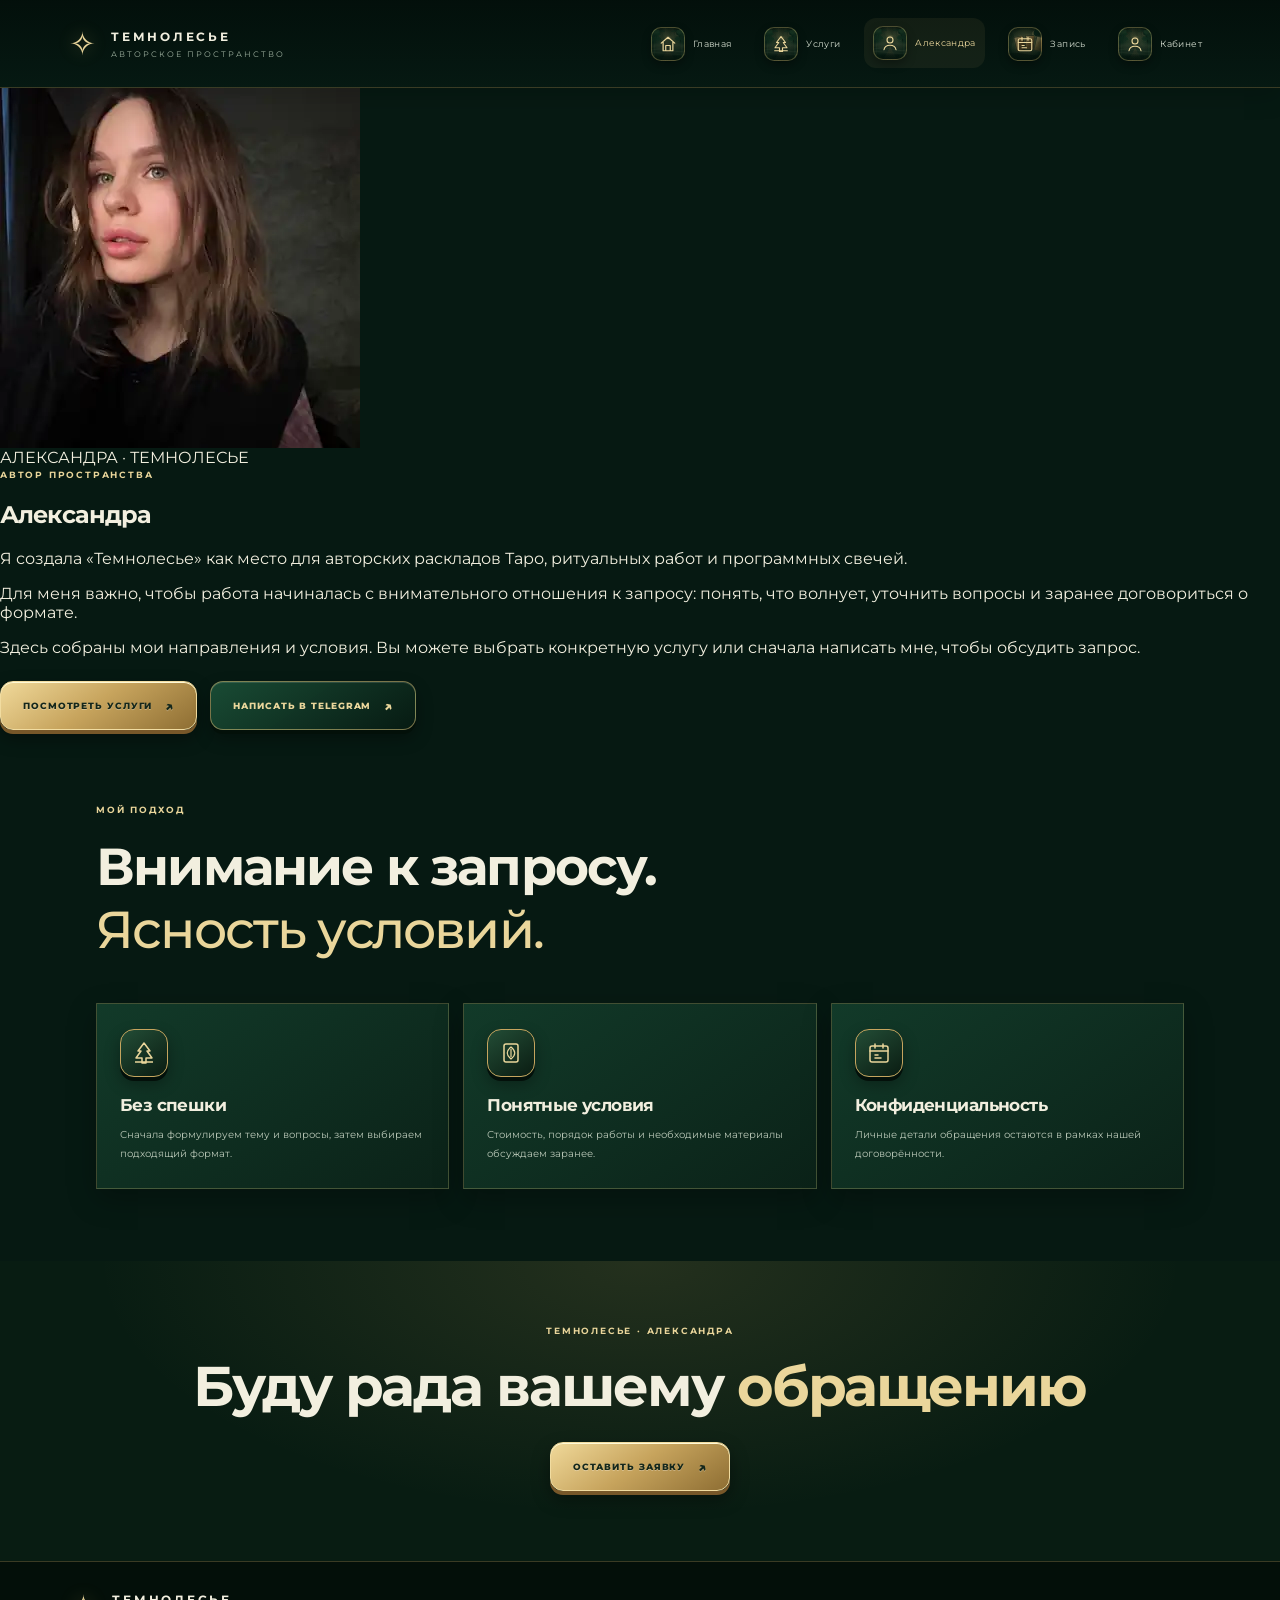
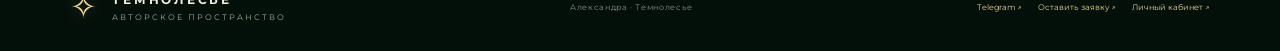
==== about.html @ 1bb04476 "Create about.html for Temnolese" ====
<!doctype html>
<html lang="ru"><head><meta charset="utf-8"><meta name="viewport" content="width=device-width,initial-scale=1"><meta name="theme-color" content="#061912"><title>Александра · Темнолесье</title><link rel="preconnect" href="https://fonts.googleapis.com"><link rel="preconnect" href="https://fonts.gstatic.com" crossorigin><link href="https://fonts.googleapis.com/css2?family=Montserrat:wght@300;400;500;600;700;800&display=swap" rel="stylesheet"><link rel="stylesheet" href="styles.css?v=5"></head><body><div id="siteHeader"></div><main>
<section class="about-hero"><div class="about-photo"><img src="assets/alexandra-photo.webp" alt="Александра"><span>АЛЕКСАНДРА · ТЕМНОЛЕСЬЕ</span></div><div class="about-copy"><p class="eyebrow">АВТОР ПРОСТРАНСТВА</p><h1>Александра</h1><p>Я создала «Темнолесье» как место для авторских раскладов Таро, ритуальных работ и программных свечей.</p><p>Для меня важно, чтобы работа начиналась с внимательного отношения к запросу: понять, что волнует, уточнить вопросы и заранее договориться о формате.</p><p>Здесь собраны мои направления и условия. Вы можете выбрать конкретную услугу или сначала написать мне, чтобы обсудить запрос.</p><div class="hero-actions"><a class="button button-gold" href="alexandra.html">Посмотреть услуги <span>↗</span></a><a class="button button-glass" href="https://t.me/witchwood" target="_blank" rel="noopener">Написать в Telegram <span>↗</span></a></div></div></section>
<section class="section about-principles"><div class="section-heading"><div><p class="eyebrow">МОЙ ПОДХОД</p><h2>Внимание к запросу.<br><em>Ясность условий.</em></h2></div></div><div class="values-grid"><article class="value-card reveal"><span class="value-icon"><svg><use href="assets/icons.svg#i-forest"/></svg></span><h3>Без спешки</h3><p>Сначала формулируем тему и вопросы, затем выбираем подходящий формат.</p></article><article class="value-card reveal"><span class="value-icon"><svg><use href="assets/icons.svg#i-oracle"/></svg></span><h3>Понятные условия</h3><p>Стоимость, порядок работы и необходимые материалы обсуждаем заранее.</p></article><article class="value-card reveal"><span class="value-icon"><svg><use href="assets/icons.svg#i-booking"/></svg></span><h3>Конфиденциальность</h3><p>Личные детали обращения остаются в рамках нашей договорённости.</p></article></div></section>
<section class="closing-cta"><p class="eyebrow">ТЕМНОЛЕСЬЕ · АЛЕКСАНДРА</p><h2>Буду рада вашему <em>обращению</em></h2><a href="booking.html" class="button button-gold">Оставить заявку <span>↗</span></a></section></main><div id="siteFooter"></div><script src="services.js?v=5"></script><script src="app.js?v=5"></script></body></html>
---- styles.css ----
:root{
 --forest:#061912;--forest-2:#0b241a;--emerald:#123d2d;--emerald-2:#1a513b;--deep:#04110c;
 --gold:#c5a45e;--gold-light:#ead69b;--gold-dark:#8d6d32;--cream:#f2efdf;--paper:#e9e3d0;
 --muted:#b9c7ba;--line:rgba(214,184,111,.26);--serif:Montserrat,Arial,sans-serif;--sans:Montserrat,Arial,sans-serif
}
*{box-sizing:border-box}
html{scroll-behavior:smooth}
body{margin:0;background:var(--forest);color:var(--cream);font-family:Montserrat,Arial,sans-serif;font-weight:400;opacity:0;transform:translateY(7px);transition:opacity .32s ease,transform .32s ease}
body.page-ready{opacity:1;transform:none}
body.page-leaving{opacity:0;transform:translateY(-7px)}
a{color:inherit;text-decoration:none}
button,input,select,textarea{font:inherit}
img{display:block;max-width:100%}
[hidden]{display:none!important}
.header{height:88px;padding:0 clamp(18px,5.4vw,82px);display:flex;align-items:center;justify-content:space-between;gap:22px;position:relative;z-index:20;background:linear-gradient(180deg,rgba(3,15,10,.97),rgba(6,25,18,.94));border-bottom:1px solid var(--line);box-shadow:0 7px 24px rgba(0,0,0,.18)}
.brand{display:flex;align-items:center;gap:12px;flex:none;letter-spacing:.18em}
.brand-mark{font-size:32px;color:var(--gold-light);text-shadow:0 0 18px rgba(209,177,103,.45)}
.brand b{display:block;font-size:12px;font-weight:700;letter-spacing:.23em}
.brand small{display:block;margin-top:5px;font-size:8px;letter-spacing:.25em;color:#9cae9d}
.nav{display:flex;align-items:center;justify-content:flex-end;gap:clamp(5px,1.15vw,17px)}
.nav-link{display:flex;align-items:center;gap:8px;padding:8px 9px;border-radius:12px;color:#d4ddcf;font-size:9px;letter-spacing:.04em;transition:color .2s,background .2s,transform .2s}
.nav-link:hover,.nav-link.active{color:var(--gold-light);background:rgba(214,184,111,.07);transform:translateY(-1px)}
.nav-art{width:34px;height:34px;display:grid;place-items:center;flex:none;border-radius:10px;border:1px solid rgba(214,184,111,.32);background-size:cover;background-position:center;box-shadow:inset 0 0 14px rgba(3,14,9,.6),0 4px 10px #0005}
.nav-art svg{width:18px;height:18px;color:var(--gold-light);filter:drop-shadow(0 1px 4px #000)}
.nav-home{background-image:linear-gradient(#071a1250,#071a1290),url("assets/forest-bg.svg")}
.nav-forest{background-image:linear-gradient(#071a1240,#071a1280),url("assets/forest-bg.svg")}
.nav-matrix{background-image:linear-gradient(#071a1240,#071a1280),url("assets/matrix-bg.svg")}
.nav-oracle{background-image:linear-gradient(#071a1240,#071a1280),url("assets/oracle-bg.svg")}
.nav-booking{background-image:linear-gradient(#071a1240,#071a1280),url("assets/oracle-bg.svg")}
.nav-user{background-image:linear-gradient(#071a1240,#071a1280),url("assets/forest-bg.svg")}
.menu-toggle{display:none;border:1px solid var(--line);border-radius:10px;background:linear-gradient(145deg,#1b5139,#0c2a1e);color:var(--gold-light);width:42px;height:42px;font-size:23px;cursor:pointer;box-shadow:0 4px 0 #04110c,0 7px 16px #0006}
main{overflow:hidden}
.bg-forest{background-image:linear-gradient(90deg,rgba(3,15,10,.66),rgba(5,25,17,.34)),url("assets/forest-bg.svg");background-size:cover;background-position:center}
.bg-oracle{background-image:linear-gradient(90deg,rgba(3,15,10,.68),rgba(5,25,17,.38)),url("assets/oracle-bg.svg");background-size:cover;background-position:center}
.bg-matrix{background-image:linear-gradient(90deg,rgba(3,15,10,.68),rgba(5,25,17,.38)),url("assets/matrix-bg.svg");background-size:cover;background-position:center}
.bg-matrix-light{background-image:linear-gradient(90deg,rgba(3,15,10,.73),rgba(5,25,17,.65)),url("assets/matrix-bg.svg");background-size:cover;background-position:center}
.eyebrow{font-size:9px;line-height:1.8;letter-spacing:.2em;font-weight:700;color:var(--gold-light);text-transform:uppercase;margin:0 0 17px}
.eyebrow i{display:inline-block;width:25px;height:1px;background:var(--gold);vertical-align:middle;margin-right:9px}
h1,h2,h3,h4,p{margin-top:0}
h1,h2,h3{letter-spacing:-.035em}
h1 em,h2 em,h3 em{font-style:normal;color:var(--gold-light)}
.button{position:relative;isolation:isolate;display:inline-flex;align-items:center;justify-content:center;gap:13px;min-height:49px;padding:14px 22px;border-radius:13px;border:1px solid transparent;text-transform:uppercase;letter-spacing:.1em;font-size:9px;font-weight:800;cursor:pointer;transition:transform .18s,filter .18s,box-shadow .18s}
.button span{font-size:14px;line-height:1}
.button:hover{transform:translateY(-3px);filter:brightness(1.08)}
.button:active{transform:translateY(1px);box-shadow:0 1px 0 #04100b!important}
.button-gold{color:#14271b;background:linear-gradient(145deg,#f0d99a 0%,#c7a45d 48%,#8e6e33 100%);border-color:#f1dca0;box-shadow:inset 0 1px 0 #fff9d6,0 4px 0 #775729,0 8px 18px #0006;text-shadow:0 1px 0 rgba(255,255,255,.28)}
.button-glass{color:var(--gold-light);background:linear-gradient(145deg,rgba(28,81,57,.9),rgba(7,27,18,.95));border-color:rgba(219,190,119,.54);box-shadow:inset 0 1px 0 #ffffff20,0 4px 0 #031009,0 8px 17px #0005}
.button-outline{color:var(--gold-light);background:transparent;border-color:var(--line);box-shadow:inset 0 1px 0 #ffffff12,0 4px 0 #031009}
.button-dark{color:var(--gold-light);background:linear-gradient(145deg,#17442f,#07190f);border-color:#947947;box-shadow:inset 0 1px 0 #ffffff1c,0 4px 0 #020c07,0 8px 16px #0006}
.text-link{display:inline-flex;align-items:center;gap:10px;font-size:9px;text-transform:uppercase;letter-spacing:.12em;font-weight:700;color:var(--gold-light);border-bottom:1px solid rgba(221,190,120,.45);padding-bottom:8px}
.text-link b{font-size:15px}
.hero{min-height:650px;display:grid;grid-template-columns:1.08fr .92fr;align-items:center;gap:4vw;padding:70px clamp(26px,8vw,125px) 78px;position:relative;isolation:isolate}
.hero-shade{position:absolute;inset:0;background:radial-gradient(ellipse at 76% 40%,rgba(189,157,81,.17),transparent 34%),linear-gradient(90deg,rgba(3,14,9,.38),transparent 70%);z-index:-1}
.hero-copy{max-width:680px;position:relative;z-index:2}
.hero h1,.profile-hero h1,.subhero h1{font-size:clamp(45px,6vw,80px);line-height:1.02;font-weight:700;margin:0 0 23px}
.hero h1 em,.profile-hero h1 em,.subhero h1 em{font-weight:500;background:linear-gradient(90deg,#fff0bb,#c7a660 50%,#f0ddaa);background-clip:text;-webkit-background-clip:text;color:transparent;text-shadow:0 8px 26px rgba(202,171,102,.16)}
.lead,.profile-hero p:not(.eyebrow),.subhero>p:not(.eyebrow){max-width:610px;font-size:12px;line-height:2;color:#d4ddcf}
.hero-actions{display:flex;flex-wrap:wrap;gap:13px;margin-top:30px}
.hero-note{display:flex;align-items:center;gap:12px;margin-top:38px;color:#a9b9a7;font-size:9px;letter-spacing:.12em}
.note-star{color:var(--gold-light);font-size:22px}
.hero-portraits{display:flex;justify-content:center;align-items:center;gap:16px;position:relative;min-height:460px}
.portrait-card{position:relative;display:block;width:min(43%,240px);height:350px;overflow:hidden;border:1px solid rgba(222,193,127,.6);border-radius:110px 110px 20px 20px;background:#0b241a;box-shadow:0 18px 48px #0009,inset 0 0 0 6px rgba(222,193,127,.06);transition:transform .4s}
.portrait-card:first-child{transform:translateY(18px)}
.portrait-card:last-of-type{transform:translateY(-18px)}
.portrait-card-alexandra{background:linear-gradient(145deg,#f0e1c1,#b49a66);padding:7px;border-color:#e6d09a;box-shadow:0 18px 48px #0009,inset 0 0 0 2px rgba(255,248,220,.32)}
.portrait-card-alexandra img{filter:url("assets/pencil-filter.svg#pencilSketch") sepia(.16) contrast(1.06);mix-blend-mode:multiply}
.portrait-card:hover{transform:translateY(-6px) scale(1.02)}
.portrait-card img{width:100%;height:100%;object-fit:cover;object-position:center;filter:saturate(.85)}
.portrait-card:after{content:"";position:absolute;inset:30% 0 0;background:linear-gradient(transparent,rgba(2,12,7,.94))}
.portrait-label{position:absolute;left:19px;right:10px;bottom:18px;z-index:1}
.portrait-label small{display:block;font-size:7px;letter-spacing:.16em;color:var(--gold-light);margin-bottom:7px}
.portrait-label b{font-size:20px;font-weight:700}
.portrait-glow{position:absolute;width:85%;height:70%;top:10%;left:8%;background:radial-gradient(ellipse,rgba(203,172,103,.16),transparent 65%);z-index:-1;pointer-events:none}
.hero-index{position:absolute;right:clamp(24px,5vw,70px);bottom:22px;color:#aebca8;font-size:10px;letter-spacing:.2em}
.hero-index i{font-style:normal;color:var(--gold)}
.intro-strip{padding:68px 22px 65px;text-align:center;background:linear-gradient(120deg,#e9e3d0,#d9d1b8);color:#13251a}
.intro-strip .eyebrow{color:#786033}
.intro-strip h2{font-size:clamp(27px,3.5vw,43px);font-weight:700;margin-bottom:15px}
.intro-strip h2 em{color:#94753e}
.intro-strip p:last-child{max-width:720px;margin:auto;color:#586a57;font-size:11px;line-height:2}
.section,.author-section{padding:72px clamp(22px,7.5vw,110px)}
.section-heading{display:flex;align-items:flex-end;justify-content:space-between;gap:24px;margin-bottom:32px}
.section-heading h2{font-size:clamp(31px,4.3vw,52px);font-weight:700;margin:0 0 10px}
.section-heading h2 em{font-weight:500}
.section-subtitle{max-width:700px;font-size:11px;line-height:1.9;color:#b9c8ba;margin:0}
.section-index{font-size:8px;letter-spacing:.2em;color:#9aab98;white-space:nowrap;padding-bottom:8px}
.author-section{background:linear-gradient(180deg,#071b12,#0c2c20)}
.author-grid{display:grid;grid-template-columns:1fr 1fr;gap:18px}
.author-feature{display:grid;grid-template-columns:.85fr 1.15fr;min-height:365px;border:1px solid var(--line);background:linear-gradient(145deg,#123c2a,#071a12);box-shadow:0 14px 38px #0005}
.author-feature-alla{background:linear-gradient(145deg,#163d2c,#091a12)}
.author-photo{position:relative;overflow:hidden;min-height:365px}
.author-photo:after{content:"";position:absolute;inset:25% 0 0;background:linear-gradient(transparent,rgba(4,16,10,.4))}
.author-photo img{width:100%;height:100%;position:absolute;inset:0;object-fit:cover;object-position:center;filter:saturate(.82)}
.author-feature-forest .author-photo img{object-position:52% center;filter:url("assets/pencil-filter.svg#pencilSketch") sepia(.16) contrast(1.06);mix-blend-mode:multiply}
.author-feature-forest .author-photo{background:#eadcbd}
.photo-stamp{position:absolute;left:13px;right:10px;top:14px;z-index:1;font-size:7px;letter-spacing:.14em;font-weight:700;color:var(--gold-light);text-shadow:0 2px 7px #000}
.author-copy{padding:27px 23px;display:flex;flex-direction:column;align-items:flex-start}
.author-copy .eyebrow{font-size:8px;margin-bottom:14px}
.author-copy h3{font-size:clamp(24px,2.6vw,35px);line-height:1.08;margin:0 0 13px}
.author-copy>p:not(.eyebrow){font-size:10px;line-height:1.9;color:#c4d0c0;margin:0}
.tag-row,.service-chips{display:flex;flex-wrap:wrap;gap:7px;margin:18px 0}
.tag-row span,.service-chips span{border:1px solid rgba(214,184,111,.34);border-radius:30px;padding:7px 10px;font-size:8px;color:var(--gold-light);background:#c5a45e0b}
.author-copy .text-link{margin-top:auto}
.joint-banner{padding:80px clamp(25px,9vw,130px);position:relative;border-block:1px solid var(--line)}
.joint-banner-inner{max-width:660px}
.joint-banner h2,.joint-note h2,.closing-cta h2{font-size:clamp(34px,4.6vw,56px);line-height:1.1;margin:0 0 17px}
.joint-banner p:not(.eyebrow),.joint-note p:not(.eyebrow){max-width:620px;font-size:11px;line-height:2;color:#d4dece}
.joint-banner .button{margin-top:15px}
.values-section{padding:74px clamp(25px,8vw,115px);background:linear-gradient(145deg,#0d2a1e,#07170f)}
.values-grid{display:grid;grid-template-columns:repeat(3,1fr);gap:14px}
.value-card{padding:25px 23px;background:linear-gradient(145deg,#123a29,#0b2218);border:1px solid var(--line);box-shadow:0 10px 27px #0004}
.value-icon{width:48px;height:48px;display:grid;place-items:center;border:1px solid var(--gold);border-radius:14px;background:linear-gradient(145deg,#234d36,#0a1c12);box-shadow:0 4px 0 #03100a,0 7px 16px #0005;margin-bottom:18px}
.value-icon svg{width:24px;height:24px;color:var(--gold-light)}
.value-card h3{font-size:17px;margin:0 0 10px}
.value-card p{font-size:10px;line-height:1.9;color:#b9c7b7;margin:0}
.closing-cta{padding:62px 20px 70px;text-align:center;background:radial-gradient(ellipse at 50% 0,rgba(197,164,94,.15),transparent 60%),#081c12}
.closing-cta h2{margin-bottom:24px}
.footer{padding:25px clamp(20px,5.5vw,82px);display:flex;align-items:center;justify-content:space-between;gap:20px;background:#030f09;border-top:1px solid var(--line)}
.footer>p{font-size:8px;color:#829482;letter-spacing:.08em;margin:0}
.footer-links{display:flex;gap:16px}
.footer-links a{font-size:8px;color:var(--gold-light)}
.profile-hero{padding:68px clamp(26px,8vw,120px);min-height:460px;display:grid;grid-template-columns:1.1fr .9fr;align-items:center;gap:35px;position:relative;border-bottom:1px solid var(--line)}
.profile-hero-text{max-width:680px;position:relative;z-index:1}
.profile-hero h1{margin-bottom:18px}
.profile-hero .button{margin-top:12px}
.profile-photo{height:365px;width:min(100%,330px);justify-self:center;position:relative;overflow:hidden;border-radius:155px 155px 22px 22px;border:1px solid rgba(221,192,126,.7);padding:8px;background:linear-gradient(145deg,#d6b66c,#5c4725,#d7bc7b);box-shadow:0 18px 44px #0009,0 0 32px rgba(199,165,91,.15)}
.profile-photo img{height:100%;width:100%;object-fit:cover;border-radius:150px 150px 16px 16px}
.photo-corner{position:absolute;right:21px;top:18px;color:#f3dfa3;font-size:23px;text-shadow:0 2px 8px #000}
.profile-photo-alexandra{background:linear-gradient(145deg,#f0e1c1,#9a7c47,#e3cc91);padding:9px}
.profile-photo-alexandra img{object-position:center;filter:url("assets/pencil-filter.svg#pencilSketch") sepia(.16) contrast(1.06);mix-blend-mode:multiply}
.profile-photo-alla img{object-position:center}
.subhero{padding:75px clamp(26px,8vw,120px);min-height:380px;display:flex;flex-direction:column;align-items:flex-start;justify-content:center;position:relative;border-bottom:1px solid var(--line)}
.subhero h1{margin-bottom:15px}
.subhero>p:not(.eyebrow){max-width:640px}
.subhero .button{margin-top:18px}
.tarot-pricing{display:grid;grid-template-columns:1.05fr .95fr;gap:18px}
.price-table{padding:28px 30px;background:linear-gradient(135deg,#eee9d9,#d9d1ba);color:#14251a;box-shadow:0 12px 25px #0004}
.price-table .eyebrow{color:#836a39}
.price-row{display:flex;justify-content:space-between;align-items:center;gap:18px;padding:12px 0;border-bottom:1px solid rgba(40,57,39,.17);font-size:11px;color:#344839}
.price-row:last-child{border-bottom:0}
.price-row b{font-size:19px;color:#906f33;white-space:nowrap}
.discount-card{padding:27px 30px;background:linear-gradient(145deg,#18462f,#0a2418);border:1px solid var(--line);box-shadow:0 12px 25px #0005}
.discount-sigil{font-size:24px;color:var(--gold-light)}
.discount-card .eyebrow{margin:12px 0 0}
.discount-card strong{display:block;font-size:52px;line-height:1.1;color:var(--gold-light)}
.discount-card h3{font-size:19px;margin:0 0 12px}
.discount-card p{font-size:10px;line-height:1.9;color:#c9d3c5}
.discount-card small{display:block;padding-top:13px;border-top:1px solid var(--line);font-size:8px;letter-spacing:.12em;color:var(--gold-light)}
.info-panel{margin-top:19px;padding:24px 27px;background:linear-gradient(145deg,#123925,#092117);border:1px solid var(--line)}
.info-panel h3,.conditions-panel h3{font-size:19px;margin:0 0 10px}
.info-panel p{font-size:10px;line-height:1.9;color:#c9d4c5;margin-bottom:9px}
.muted{font-size:9px!important;line-height:1.8!important;color:#a3b4a3!important}
.secondary-services{margin-top:28px}
.secondary-services .eyebrow{margin-bottom:12px}
.ritual-section{background-color:#07180f}
.ritual-category{margin:27px 0 0}
.ritual-category h3{font-size:18px;color:var(--gold-light);margin:0 0 13px}
.ritual-grid{display:grid;grid-template-columns:repeat(2,1fr);gap:11px}
.ritual-card{padding:20px 22px;background:linear-gradient(140deg,#e9e3d0,#d5d0bb);color:#16271b;border:1px solid #d2b77b;box-shadow:0 7px 15px #0003}
.ritual-card>div{display:flex;justify-content:space-between;align-items:baseline;gap:12px}
.ritual-card h4{font-size:14px;margin:0}
.ritual-card b{font-size:15px;color:#8c6a31;white-space:nowrap}
.ritual-card p{font-size:9px;line-height:1.8;color:#596954;margin:9px 0 0}
.conditions-panel{margin-top:28px;padding:25px 27px;background:linear-gradient(135deg,#163c29,#092017);border:1px solid var(--line)}
.conditions-panel h3{color:var(--gold-light)}
.conditions-panel ul{margin:0;padding-left:18px;color:#c8d2c3;font-size:9px;line-height:2}
.conditions-panel>p{font-size:8px;color:#9fb19f;line-height:1.8;border-top:1px solid var(--line);padding-top:12px;margin:14px 0 0}
.candle-section{border-block:1px solid var(--line)}
.candle-layout{display:grid;grid-template-columns:.85fr 1.15fr;gap:30px;align-items:center}
.candle-art{height:320px;border:1px solid var(--line);position:relative;display:flex;align-items:flex-end;justify-content:center;gap:19px;padding-bottom:55px;background:radial-gradient(ellipse at 50% 35%,rgba(211,179,107,.25),transparent 45%),linear-gradient(145deg,#183c2a,#07180f);box-shadow:inset 0 0 40px #0005}
.candle-art:before{content:"";position:absolute;inset:16px;border:1px solid rgba(211,179,107,.27)}
.candle{display:block;width:33px;position:relative;z-index:1;border-radius:4px 4px 2px 2px;box-shadow:inset -7px 0 8px #0005,0 0 14px #0005}
.candle:before{content:"";position:absolute;left:50%;top:-9px;width:2px;height:10px;background:#e8d6a0}
.candle-red{height:135px;background:linear-gradient(90deg,#713126,#b65f42)}
.candle-gold{height:180px;background:linear-gradient(90deg,#8b793d,#cfb46b)}
.candle-green{height:152px;background:linear-gradient(90deg,#234b35,#66835b)}
.candle-stars{position:absolute;right:28px;top:22px;color:var(--gold-light);font-size:24px}
.candle-info h3{font-size:22px;margin:0 0 13px}
.candle-info p{font-size:10px;line-height:1.9;color:#c5d0c2}
.candle-info .price-row{border-color:var(--line);color:#d8e0d3}
.candle-info .price-row b{color:var(--gold-light)}
.candle-info .button{margin-top:18px}
.direction-grid{display:grid;grid-template-columns:repeat(3,1fr);gap:13px}
.direction-card{min-height:250px;display:flex;flex-direction:column;padding:23px;background:linear-gradient(145deg,#153f2d,#092017);border:1px solid var(--line);box-shadow:0 10px 25px #0004;position:relative}
.direction-number{position:absolute;top:14px;right:18px;font-size:22px;font-weight:800;color:#9f854e66}
.direction-card .eyebrow{font-size:8px;margin:0 0 19px}
.direction-card h3{font-size:17px;margin:0 0 11px;color:var(--gold-light)}
.direction-card p:not(.eyebrow){font-size:9px;line-height:1.9;color:#c1cebf;margin:0 0 18px}
.direction-card a{display:flex;align-items:center;justify-content:space-between;gap:8px;margin-top:auto;padding-top:11px;border-top:1px solid var(--line);color:var(--gold-light);font-size:8px;letter-spacing:.09em;text-transform:uppercase;font-weight:700}
.light-panel{padding:44px clamp(25px,7vw,100px);border:1px solid var(--line)}
.light-panel-content{max-width:750px}
.light-panel h2{font-size:clamp(30px,4vw,45px);line-height:1.15;margin:0 0 18px}
.light-panel p:not(.eyebrow){font-size:11px;line-height:2;color:#d2ddce}
.light-panel .button{margin-top:15px}
.joint-grid{display:grid;grid-template-columns:repeat(3,1fr);gap:15px}
.joint-card{display:flex;flex-direction:column;min-height:370px;background:linear-gradient(145deg,#143d2b,#07180f);border:1px solid var(--line);box-shadow:0 12px 30px #0005}
.joint-visual{height:145px;display:flex;align-items:center;justify-content:center;position:relative;background-size:cover;background-position:center;border-bottom:1px solid var(--line)}
.joint-story .joint-visual{background-image:linear-gradient(#04150daa,#04150d66),url("assets/oracle-bg.svg")}
.joint-tarot .joint-visual{background-image:linear-gradient(#04150daa,#04150d66),url("assets/forest-bg.svg")}
.joint-oracle .joint-visual{background-image:linear-gradient(#04150daa,#04150d66),url("assets/matrix-bg.svg")}
.joint-visual span{position:absolute;left:16px;top:13px;color:var(--gold-light);font-size:9px;letter-spacing:.15em}
.joint-visual svg{width:48px;height:48px;color:var(--gold-light);filter:drop-shadow(0 0 12px #c5a45e66)}
.joint-copy{padding:22px;display:flex;flex:1;flex-direction:column;align-items:flex-start}
.joint-copy .eyebrow{font-size:7px;margin-bottom:12px}
.joint-copy h3{font-size:23px;line-height:1.18;margin:0 0 12px}
.joint-copy p:not(.eyebrow){font-size:9px;line-height:1.9;color:#c5d0c1;margin:0 0 20px}
.joint-copy .button{margin-top:auto}
.joint-note{padding:55px clamp(25px,8vw,115px);border-block:1px solid var(--line)}
.joint-note .button{margin-top:12px}
.booking-section{padding-top:52px}
.booking-shell{max-width:880px;margin:auto;background:linear-gradient(145deg,#0f3122,#07190f);border:1px solid var(--line);padding:clamp(18px,3vw,34px);box-shadow:0 18px 45px #0005}
.step-track{display:grid;grid-template-columns:1fr 44px 1fr 44px 1fr;align-items:center;margin-bottom:32px}
.step{display:flex;align-items:center;gap:10px;color:#829783;opacity:.65}
.step b{width:33px;height:33px;display:grid;place-items:center;border-radius:50%;border:1px solid var(--line);font-size:9px;color:var(--gold-light)}
.step span{font-size:8px;letter-spacing:.08em;text-transform:uppercase}
.step.active{opacity:1;color:var(--gold-light)}
.step.active b{background:linear-gradient(145deg,#e7d298,#a27b3a);color:#13241a;border-color:#f0d99b;box-shadow:0 3px 0 #6e542d}
.step-track>i{height:1px;background:var(--line)}
.booking-step{display:none;animation:step-in .25s ease both}
.booking-step.active{display:block}
@keyframes step-in{from{opacity:0;transform:translateX(12px)}to{opacity:1;transform:none}}
.booking-step h2{font-size:clamp(27px,3.4vw,39px);margin:0 0 22px}
.booking-step label,.auth-form label{display:grid;gap:8px;margin:0 0 16px;color:#dbe3d5;font-size:9px;letter-spacing:.06em;font-weight:600}
.booking-step input,.booking-step select,.booking-step textarea,.auth-form input{width:100%;padding:14px 13px;border:1px solid rgba(214,184,111,.29);border-radius:7px;background:#061b11;color:#f2efdf;font-size:11px;outline:none;box-shadow:inset 0 2px 9px #0005;accent-color:var(--gold)}
.booking-step input:focus,.booking-step select:focus,.booking-step textarea:focus,.auth-form input:focus{border-color:var(--gold-light);box-shadow:0 0 0 3px rgba(197,164,94,.12)}
.booking-step input::placeholder,.booking-step textarea::placeholder,.auth-form input::placeholder{color:#7f9481}
.booking-step select option{background:#0c291b;color:var(--cream)}
.booking-step textarea{resize:vertical;min-height:105px}
.form-two{display:grid;grid-template-columns:1fr 1fr;gap:14px}
.date-picker-wrap{display:grid;grid-template-columns:1fr 48px;gap:7px}
.calendar-trigger{display:grid;place-items:center;border:1px solid var(--gold);border-radius:8px;background:linear-gradient(145deg,#c7a45e,#82602d);color:#16261a;box-shadow:0 3px 0 #624b27;cursor:pointer}
.calendar-trigger svg{width:20px;height:20px}
.selection-summary{padding:17px 19px;background:#061a11;border-left:2px solid var(--gold);color:#bfcbbd;font-size:10px;line-height:1.9;margin:13px 0 20px}
.form-tip{font-size:8px;line-height:1.8;color:#9eb19f;margin:8px 0 18px}
.optional-label{color:#829582;font-weight:400}
.form-actions{display:flex;align-items:center;justify-content:space-between;gap:12px;margin-top:24px}
.consent{display:flex!important;grid-template-columns:19px 1fr!important;align-items:start;gap:10px!important;font-size:8px!important;line-height:1.7;color:#b7c6b6!important}
.consent input{width:17px!important;height:17px!important;padding:0!important;margin:1px 0 0;flex:none}
.booking-success{text-align:center;padding:24px 10px 15px;animation:step-in .3s ease both}
.success-icon{width:56px;height:56px;display:grid;place-items:center;margin:0 auto 20px;border-radius:50%;background:linear-gradient(145deg,#e8d194,#a78240);color:#0c2116;font-size:25px;box-shadow:0 5px 0 #755a2f}
.booking-success h2{font-size:33px;margin:0 0 12px}
.booking-success>p:not(.eyebrow){max-width:520px;margin:0 auto 23px;font-size:10px;line-height:1.9;color:#c2cec0}
.booking-success .button{margin-bottom:14px}
.booking-disclaimer{max-width:880px;margin:20px auto 0;padding:17px 20px;border:1px solid var(--line);background:#06180f;color:#9eb09f;font-size:8px;line-height:1.9}
.booking-disclaimer b{color:var(--gold-light);font-size:9px}
.account-section{padding-top:48px}
.account-shell{max-width:750px;margin:auto;padding:clamp(20px,4vw,38px);border:1px solid var(--line);background:linear-gradient(145deg,#103421,#07190f);box-shadow:0 18px 40px #0005}
.auth-tabs{display:flex;gap:8px;margin-bottom:28px;padding:5px;border-radius:12px;background:#06180f;border:1px solid var(--line)}
.auth-tab{flex:1;padding:12px;border:0;border-radius:8px;background:transparent;color:#a5b5a6;font-size:9px;letter-spacing:.1em;text-transform:uppercase;cursor:pointer}
.auth-tab.active{background:linear-gradient(145deg,#e8d399,#ad8849);color:#15251a;box-shadow:0 3px 0 #73572c}
.auth-form{max-width:500px}
.auth-form .button{margin-top:6px}
.auth-message{min-height:18px;margin:14px 0 0;color:var(--gold-light);font-size:9px}
.auth-message.error{color:#ffb3a8}
.account-welcome h2{font-size:32px;margin:0 0 6px}
.account-subtitle{font-size:19px;margin:30px 0 15px}
.request-list{display:grid;gap:10px;margin-bottom:24px}
.request-card{padding:16px 18px;background:#061a11;border:1px solid var(--line);border-left:3px solid var(--gold)}
.request-card h4{font-size:12px;margin:0 0 9px}
.request-meta{display:flex;flex-wrap:wrap;gap:8px 16px;font-size:8px;color:#aabbab}
.request-status{display:inline-block;margin-top:10px;padding:5px 8px;border:1px solid rgba(210,181,110,.35);border-radius:30px;color:var(--gold-light);font-size:7px;letter-spacing:.1em;text-transform:uppercase}
.empty-state{padding:22px;border:1px dashed var(--line);text-align:center;font-size:9px;line-height:1.8;color:#9fb09f}
.reveal{opacity:0;transform:translateY(24px);transition:opacity .65s ease,transform .65s ease}
.reveal.is-visible{opacity:1;transform:none}
@media(max-width:1100px){.nav-link{gap:6px;padding:7px 6px;font-size:8px}.nav-art{width:30px;height:30px}.author-feature{grid-template-columns:.8fr 1.2fr}.author-copy{padding:23px 18px}.portrait-card{width:44%;height:320px}}
@media(max-width:850px){.header{height:76px}.menu-toggle{display:block}.nav{display:none;position:absolute;top:76px;left:0;right:0;padding:13px 20px 22px;background:rgba(3,15,9,.98);border-bottom:1px solid var(--line);box-shadow:0 16px 25px #0009;align-items:stretch;flex-direction:column;gap:4px}.nav.open{display:flex}.nav-link{padding:9px 12px;font-size:10px}.nav-art{width:38px;height:38px}.hero{grid-template-columns:1fr;padding:55px 25px 64px;gap:20px}.hero-portraits{min-height:355px}.portrait-card{height:320px;max-width:230px}.profile-hero{grid-template-columns:1fr;padding:55px 25px;gap:20px}.profile-photo{height:340px;max-width:300px}.author-grid{grid-template-columns:1fr}.author-feature{max-width:690px;margin:auto;width:100%}.direction-grid{grid-template-columns:repeat(2,1fr)}.joint-grid{grid-template-columns:1fr 1fr}.joint-card:last-child{grid-column:1/-1;min-height:300px}.values-grid{grid-template-columns:1fr 1fr}.section-heading{align-items:flex-start}.section-index{padding-top:8px}}
@media(max-width:600px){.brand b{font-size:11px}.brand small{font-size:7px}.hero{padding:47px 20px 59px;min-height:0}.hero h1,.profile-hero h1,.subhero h1{font-size:clamp(38px,12vw,58px)}.hero-copy .lead,.profile-hero p:not(.eyebrow),.subhero>p:not(.eyebrow){font-size:11px}.hero-actions{flex-direction:column;align-items:stretch}.hero-actions .button{width:100%}.hero-portraits{min-height:295px;gap:10px}.portrait-card{height:275px;width:44%;max-width:190px}.portrait-label{left:12px;bottom:13px}.portrait-label b{font-size:16px}.portrait-label small{font-size:6px}.intro-strip{padding:49px 20px}.section,.author-section{padding:52px 18px}.section-heading{display:block}.section-index{display:block;margin-top:12px}.author-feature{grid-template-columns:.78fr 1.22fr;min-height:300px}.author-photo{min-height:300px}.author-copy{padding:18px 15px}.author-copy h3{font-size:22px}.author-copy>p:not(.eyebrow){font-size:9px}.tag-row span{padding:6px 8px;font-size:7px}.values-grid{grid-template-columns:1fr}.value-card{padding:21px}.joint-banner{padding:55px 22px}.joint-grid{grid-template-columns:1fr}.joint-card:last-child{grid-column:auto}.tarot-pricing{grid-template-columns:1fr}.price-table,.discount-card{padding:22px}.profile-hero{padding:48px 20px}.profile-photo{height:300px;width:260px}.ritual-grid{grid-template-columns:1fr}.candle-layout{grid-template-columns:1fr}.candle-art{height:270px}.direction-grid{grid-template-columns:1fr}.direction-card{min-height:210px}.light-panel{padding:32px 20px}.subhero{padding:52px 21px;min-height:320px}.subhero .button{width:100%}.booking-shell{padding:17px}.step-track{grid-template-columns:1fr 16px 1fr 16px 1fr}.step{gap:6px;flex-direction:column;align-items:flex-start}.step span{font-size:7px}.step b{width:29px;height:29px}.form-two{grid-template-columns:1fr;gap:0}.form-actions{flex-direction:column-reverse;align-items:stretch}.form-actions .button{width:100%}.form-actions>span{display:none}.booking-disclaimer{margin-inline:18px}.footer{align-items:flex-start;flex-direction:column;padding:24px 20px}.footer-links{flex-wrap:wrap}.closing-cta{padding:50px 20px}.closing-cta .button{width:100%}}
@media(max-width:390px){.author-feature{grid-template-columns:1fr}.author-photo{min-height:230px}.author-copy{min-height:250px}.portrait-card{height:250px}.hero-portraits{min-height:270px}}

/* Alexandra portrait: the source is pre-rendered as a warm graphite pencil drawing. */
.portrait-card-alexandra img,
.profile-photo-alexandra img,
.author-feature-forest .author-photo img{
  filter:sepia(.12) contrast(1.06) brightness(1.02) !important;
  mix-blend-mode:multiply;
}
.portrait-card-alexandra{background:linear-gradient(145deg,#f3e9d2,#c7ae78);}
.profile-photo-alexandra{background:linear-gradient(145deg,#f3e9d2,#c7ae78,#e8d4a2);}
.author-feature-forest .author-photo{background:#eee3ca;}

/* --- Visual refinement: quieter editorial forest / matched portrait cards --- */
.bg-forest{
  background-image:
    linear-gradient(90deg,rgba(3,15,10,.86) 0%,rgba(5,25,17,.76) 58%,rgba(5,25,17,.70) 100%),
    url("assets/forest-bg.svg");
  background-size:cover;
  background-position:center;
}
.hero{
  min-height:585px;
  grid-template-columns:minmax(0,1.08fr) minmax(430px,.92fr);
  gap:clamp(24px,3.2vw,56px);
  padding:64px clamp(30px,5.2vw,92px) 68px;
}
.hero-copy{max-width:760px}
.hero h1{
  font-size:clamp(48px,3.7vw,66px);
  line-height:1.08;
  letter-spacing:-.055em;
  margin:0 0 20px;
}
.hero h1 em{white-space:nowrap}
.hero .lead{max-width:630px;font-size:12px;line-height:1.9}
.hero-actions{margin-top:26px}
.hero-note{margin-top:30px}
.hero-portraits{
  min-height:380px;
  gap:18px;
  align-items:center;
  justify-content:center;
}
.portrait-card{
  width:min(43%,260px);
  height:340px;
  border-radius:22px;
  border:1px solid rgba(222,193,127,.58);
  background:#0b241a;
  box-shadow:0 15px 36px rgba(0,0,0,.38),inset 0 0 0 1px rgba(255,255,255,.06);
}
.portrait-card:first-child,.portrait-card:last-of-type{transform:none}
.portrait-card-alexandra{
  padding:0;
  background:#0b241a;
  border-color:rgba(222,193,127,.58);
  box-shadow:0 15px 36px rgba(0,0,0,.38),inset 0 0 0 1px rgba(255,255,255,.06);
}
.portrait-card img,
.portrait-card-alexandra img{
  width:100%;height:100%;object-fit:cover;object-position:center 35%;
  filter:saturate(.72) sepia(.09) contrast(1.04) brightness(.94);
  mix-blend-mode:normal;
}
.portrait-card:after{
  inset:48% 0 0;
  background:linear-gradient(180deg,rgba(3,13,8,0),rgba(3,13,8,.88));
}
.portrait-label{left:20px;right:14px;bottom:19px}
.portrait-label small{font-size:7px;letter-spacing:.17em}
.portrait-label b{font-size:21px}
.hero-shade{
  background:
    radial-gradient(ellipse at 76% 38%,rgba(189,157,81,.10),transparent 34%),
    linear-gradient(90deg,rgba(3,14,9,.25),transparent 70%);
}
.intro-strip{
  padding:54px 22px 56px;
  text-align:center;
  background:
    radial-gradient(ellipse at 50% 0,rgba(194,158,83,.11),transparent 62%),
    linear-gradient(180deg,#0b241a,#081b13);
  color:var(--cream);
  border-top:1px solid rgba(214,184,111,.2);
  border-bottom:1px solid rgba(214,184,111,.18);
}
.intro-strip .eyebrow{color:var(--gold-light)}
.intro-strip h2{font-size:clamp(26px,3.1vw,39px);margin-bottom:12px}
.intro-strip h2 em{color:var(--gold-light)}
.intro-strip p:last-child{color:#b9c7ba}
.author-feature-forest .author-photo img{
  filter:saturate(.76) sepia(.10) contrast(1.04);
  mix-blend-mode:normal;
}
.author-feature-forest .author-photo{background:#0b241a}
.author-photo:after{inset:35% 0 0;background:linear-gradient(transparent,rgba(4,16,10,.46))}
@media(max-width:1100px){
  .hero{grid-template-columns:minmax(0,1fr) minmax(370px,.9fr);padding-inline:34px;gap:22px}
  .hero h1{font-size:clamp(46px,4.4vw,58px)}
  .portrait-card{height:315px}
  .hero-portraits{gap:13px}
}
@media(max-width:850px){
  .hero{grid-template-columns:1fr;min-height:0;padding:54px 25px 58px}
  .hero h1{font-size:clamp(43px,8vw,58px)}
  .hero h1 em{white-space:normal}
  .hero-portraits{min-height:0;padding:22px 0 4px}
  .portrait-card{width:min(42%,250px);height:315px}
  .intro-strip{padding:43px 20px}
}
@media(max-width:600px){
  .hero{padding:44px 20px 50px}
  .hero h1{font-size:clamp(38px,10vw,48px)}
  .hero-actions{flex-direction:column;align-items:stretch}
  .hero-actions .button{width:100%}
  .hero-portraits{gap:10px}
  .portrait-card{width:calc(50% - 5px);height:265px;border-radius:17px}
  .portrait-label{left:12px;bottom:13px}
  .portrait-label b{font-size:17px}
  .portrait-label small{font-size:6px}
}


/* --- Final editorial composition: consistent portraits, quieter forest, tighter title --- */
.bg-forest{
  background-image:
    linear-gradient(90deg,rgba(3,14,9,.90) 0%,rgba(5,25,17,.80) 58%,rgba(5,25,17,.72) 100%),
    url("assets/forest-bg.svg") !important;
  background-size:cover;
  background-position:center;
}
.hero{
  min-height:590px;
  grid-template-columns:minmax(0,1.08fr) minmax(360px,.92fr);
  gap:clamp(18px,2.8vw,44px);
  padding:58px clamp(28px,5.2vw,90px) 64px;
}
.hero-copy{max-width:760px;width:100%}
.hero h1{
  max-width:100%;
  font-size:clamp(39px,4.2vw,66px);
  line-height:1.06;
  letter-spacing:-.052em;
  margin:0 0 19px;
}
.hero h1 em{white-space:nowrap}
.hero .lead{max-width:630px;font-size:11px;line-height:1.9}
.hero-actions{margin-top:24px}
.hero-note{margin-top:27px}
.hero-portraits{
  min-height:360px;
  gap:15px;
  align-items:center;
  justify-content:center;
}
.portrait-card{
  position:relative;
  width:min(48%,230px);
  height:335px;
  border-radius:118px 118px 19px 19px;
  border:1px solid rgba(222,193,127,.62);
  padding:0;
  overflow:hidden;
  background:#0b241a;
  box-shadow:0 16px 38px rgba(0,0,0,.42),inset 0 0 0 1px rgba(255,255,255,.06);
  transform:none !important;
  transition:transform .25s ease,box-shadow .25s ease;
}
.portrait-card:hover{
  transform:translateY(-5px) !important;
  box-shadow:0 22px 44px rgba(0,0,0,.48),0 0 22px rgba(197,164,94,.12);
}
.portrait-card img{
  display:block;
  width:100%;height:100%;
  object-fit:cover;
  object-position:center 32%;
  filter:saturate(.82) sepia(.07) contrast(1.03) brightness(.94);
  mix-blend-mode:normal;
}
.portrait-card-alexandra{
  background:#d9cba8;
  border-color:rgba(231,210,153,.84);
}
.portrait-card-alexandra img{
  object-position:center 27%;
  filter:none !important;
  mix-blend-mode:normal !important;
}
.portrait-card:after{
  inset:49% 0 0;
  background:linear-gradient(180deg,rgba(3,13,8,0),rgba(3,13,8,.88));
}
.portrait-label{left:17px;right:12px;bottom:17px}
.portrait-label small{font-size:7px;letter-spacing:.16em}
.portrait-label b{font-size:19px}
.portrait-glow{width:90%;height:82%;top:8%;left:5%}
.intro-strip{
  padding:46px 22px 48px;
  text-align:center;
  background:
    radial-gradient(ellipse at 50% 0,rgba(194,158,83,.10),transparent 62%),
    linear-gradient(180deg,#0b241a,#081b13);
  color:var(--cream);
  border-top:1px solid rgba(214,184,111,.2);
  border-bottom:1px solid rgba(214,184,111,.18);
}
.intro-strip .eyebrow{color:var(--gold-light)}
.intro-strip h2{font-size:clamp(25px,3vw,38px);margin-bottom:11px}
.intro-strip h2 em{color:var(--gold-light)}
.intro-strip p:last-child{color:#b9c7ba}
.author-feature-forest .author-photo{background:#d9cba8}
.author-feature-forest .author-photo img{
  filter:none !important;
  mix-blend-mode:normal !important;
}
.profile-photo-alexandra{
  background:linear-gradient(145deg,#e9d8b0,#9a7c47,#dfc991);
  padding:8px;
}
.profile-photo-alexandra img{
  filter:none !important;
  mix-blend-mode:normal !important;
}
@media(max-width:1100px){
  .hero{
    min-height:555px;
    grid-template-columns:minmax(0,1fr) minmax(315px,.88fr);
    gap:18px;
    padding:50px 34px 58px;
  }
  .hero-copy{max-width:none}
  .hero h1{font-size:clamp(37px,4.25vw,48px);line-height:1.08}
  .hero-portraits{min-height:0;gap:11px}
  .portrait-card{width:48%;height:292px;border-radius:105px 105px 17px 17px}
  .portrait-label{left:12px;bottom:13px}
  .portrait-label b{font-size:17px}
}
@media(max-width:850px){
  .hero{
    grid-template-columns:1fr;
    min-height:0;
    padding:52px 25px 57px;
    gap:16px;
  }
  .hero h1{font-size:clamp(43px,7vw,58px)}
  .hero h1 em{white-space:normal}
  .hero-portraits{min-height:0;padding:18px 0 3px;gap:16px}
  .portrait-card{width:min(42%,235px);height:315px}
}
@media(max-width:600px){
  .hero{padding:43px 20px 48px}
  .hero h1{font-size:clamp(38px,9.5vw,49px)}
  .hero-portraits{gap:11px}
  .portrait-card{width:calc(50% - 6px);height:270px;border-radius:17px}
  .portrait-label{left:12px;bottom:13px}
  .portrait-label b{font-size:16px}
  .portrait-label small{font-size:6px}
  .intro-strip{padding:38px 18px}
}


/* Portrait fallback: keep both authors' real photographs clear and color-coherent. */
.portrait-card-alexandra{
  background:#0b241a !important;
  border-color:rgba(222,193,127,.62) !important;
  padding:0 !important;
}
.portrait-card-alexandra img{
  filter:saturate(.82) sepia(.07) contrast(1.03) brightness(.94) !important;
  mix-blend-mode:normal !important;
  object-position:center 32%;
}
.profile-photo-alexandra{
  background:linear-gradient(145deg,#d9bd78,#6e532d,#d9bd78) !important;
  padding:8px !important;
}
.profile-photo-alexandra img{
  filter:saturate(.86) sepia(.06) contrast(1.04) brightness(.96) !important;
  mix-blend-mode:normal !important;
}
.author-feature-forest .author-photo{
  background:#0b241a !important;
}
.author-feature-forest .author-photo img{
  filter:saturate(.82) sepia(.07) contrast(1.03) brightness(.94) !important;
  mix-blend-mode:normal !important;
}
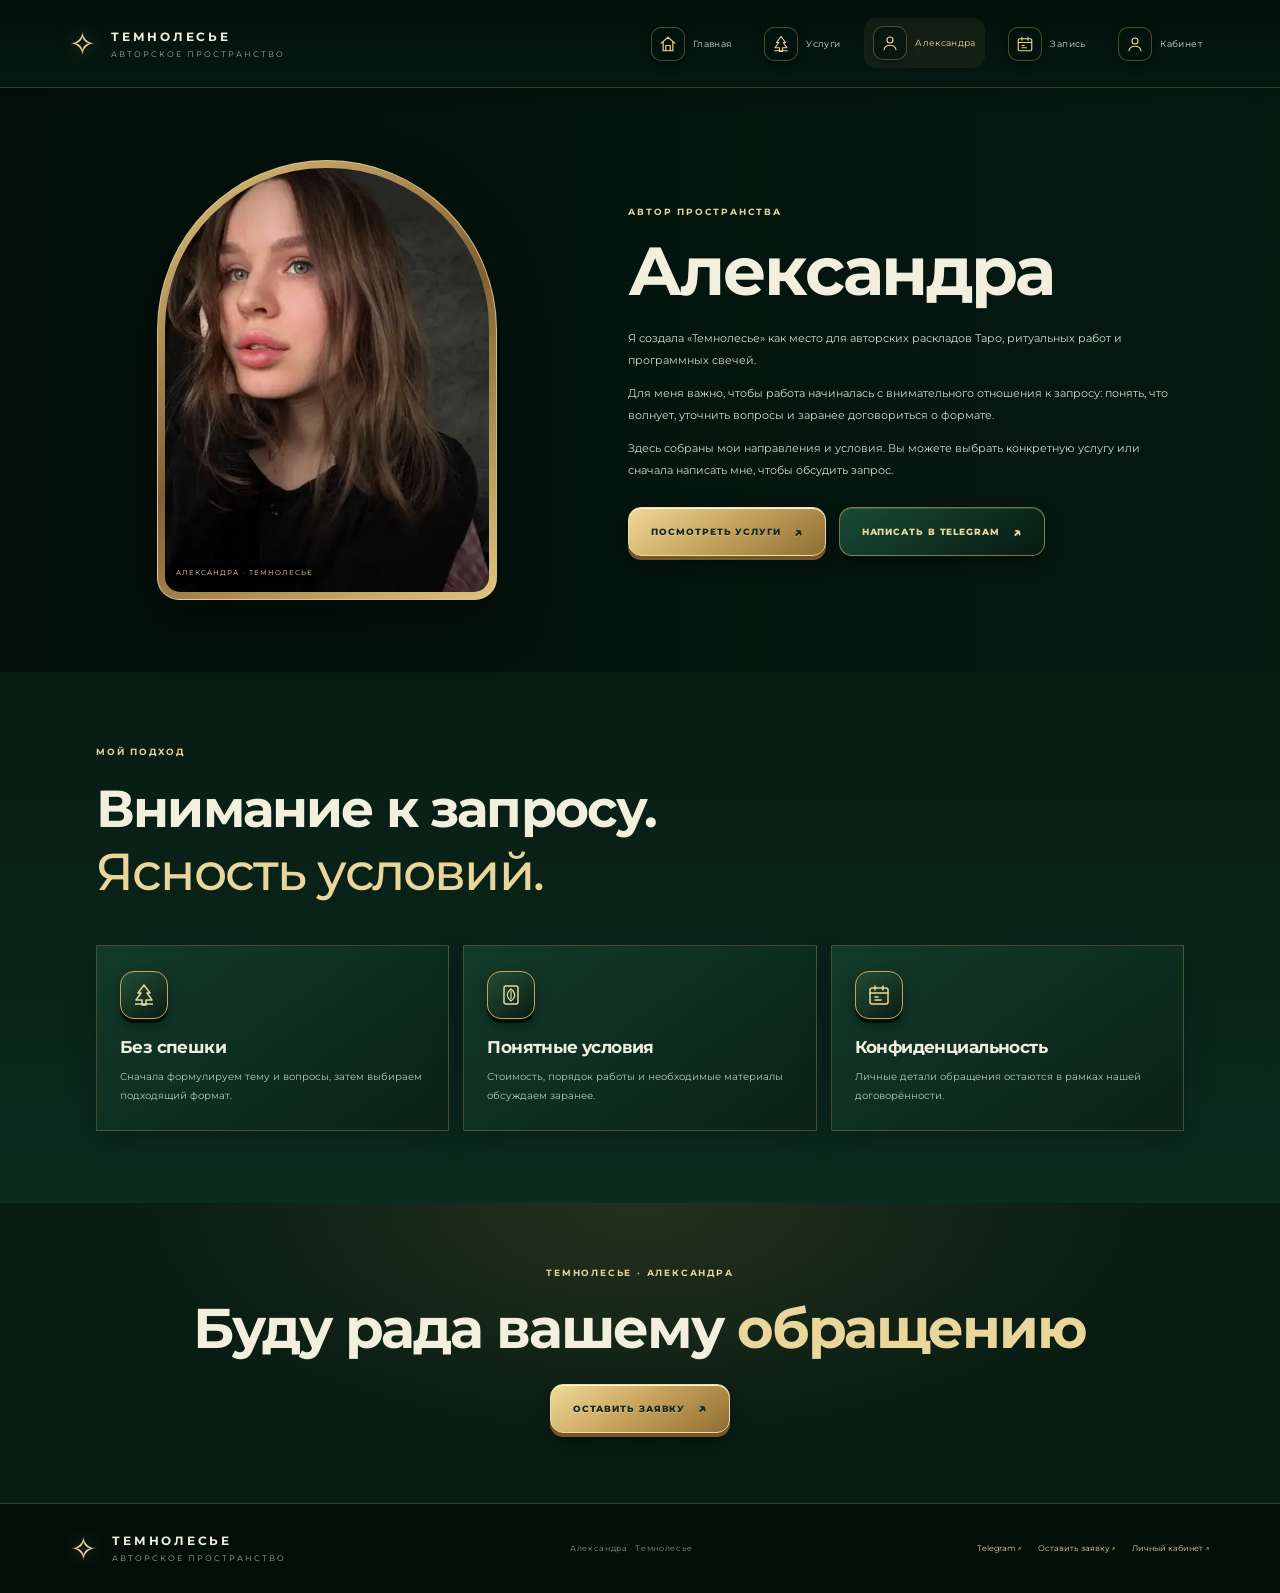
==== commit 773609fb: "Refresh cache and load verified Alexandra portrait" ====
--- a/about.html
+++ b/about.html
@@ -1,5 +1,5 @@
 <!doctype html>
-<html lang="ru"><head><meta charset="utf-8"><meta name="viewport" content="width=device-width,initial-scale=1"><meta name="theme-color" content="#061912"><title>Александра · Темнолесье</title><link rel="preconnect" href="https://fonts.googleapis.com"><link rel="preconnect" href="https://fonts.gstatic.com" crossorigin><link href="https://fonts.googleapis.com/css2?family=Montserrat:wght@300;400;500;600;700;800&display=swap" rel="stylesheet"><link rel="stylesheet" href="styles.css?v=5"></head><body><div id="siteHeader"></div><main>
-<section class="about-hero"><div class="about-photo"><img src="assets/alexandra-photo.webp" alt="Александра"><span>АЛЕКСАНДРА · ТЕМНОЛЕСЬЕ</span></div><div class="about-copy"><p class="eyebrow">АВТОР ПРОСТРАНСТВА</p><h1>Александра</h1><p>Я создала «Темнолесье» как место для авторских раскладов Таро, ритуальных работ и программных свечей.</p><p>Для меня важно, чтобы работа начиналась с внимательного отношения к запросу: понять, что волнует, уточнить вопросы и заранее договориться о формате.</p><p>Здесь собраны мои направления и условия. Вы можете выбрать конкретную услугу или сначала написать мне, чтобы обсудить запрос.</p><div class="hero-actions"><a class="button button-gold" href="alexandra.html">Посмотреть услуги <span>↗</span></a><a class="button button-glass" href="https://t.me/witchwood" target="_blank" rel="noopener">Написать в Telegram <span>↗</span></a></div></div></section>
+<html lang="ru"><head><meta charset="utf-8"><meta name="viewport" content="width=device-width,initial-scale=1"><meta name="theme-color" content="#061912"><title>Александра · Темнолесье</title><link rel="preconnect" href="https://fonts.googleapis.com"><link rel="preconnect" href="https://fonts.gstatic.com" crossorigin><link href="https://fonts.googleapis.com/css2?family=Montserrat:wght@300;400;500;600;700;800&display=swap" rel="stylesheet"><link rel="stylesheet" href="styles.css?v=6"></head><body><div id="siteHeader"></div><main>
+<section class="about-hero"><div class="about-photo"><img src="assets/alexandra-photo.webp?v=6" alt="Фотография Александры" loading="eager" decoding="async" fetchpriority="high"><span>АЛЕКСАНДРА · ТЕМНОЛЕСЬЕ</span></div><div class="about-copy"><p class="eyebrow">АВТОР ПРОСТРАНСТВА</p><h1>Александра</h1><p>Я создала «Темнолесье» как место для авторских раскладов Таро, ритуальных работ и программных свечей.</p><p>Для меня важно, чтобы работа начиналась с внимательного отношения к запросу: понять, что волнует, уточнить вопросы и заранее договориться о формате.</p><p>Здесь собраны мои направления и условия. Вы можете выбрать конкретную услугу или сначала написать мне, чтобы обсудить запрос.</p><div class="hero-actions"><a class="button button-gold" href="alexandra.html">Посмотреть услуги <span>↗</span></a><a class="button button-glass" href="https://t.me/witchwood" target="_blank" rel="noopener">Написать в Telegram <span>↗</span></a></div></div></section>
 <section class="section about-principles"><div class="section-heading"><div><p class="eyebrow">МОЙ ПОДХОД</p><h2>Внимание к запросу.<br><em>Ясность условий.</em></h2></div></div><div class="values-grid"><article class="value-card reveal"><span class="value-icon"><svg><use href="assets/icons.svg#i-forest"/></svg></span><h3>Без спешки</h3><p>Сначала формулируем тему и вопросы, затем выбираем подходящий формат.</p></article><article class="value-card reveal"><span class="value-icon"><svg><use href="assets/icons.svg#i-oracle"/></svg></span><h3>Понятные условия</h3><p>Стоимость, порядок работы и необходимые материалы обсуждаем заранее.</p></article><article class="value-card reveal"><span class="value-icon"><svg><use href="assets/icons.svg#i-booking"/></svg></span><h3>Конфиденциальность</h3><p>Личные детали обращения остаются в рамках нашей договорённости.</p></article></div></section>
-<section class="closing-cta"><p class="eyebrow">ТЕМНОЛЕСЬЕ · АЛЕКСАНДРА</p><h2>Буду рада вашему <em>обращению</em></h2><a href="booking.html" class="button button-gold">Оставить заявку <span>↗</span></a></section></main><div id="siteFooter"></div><script src="services.js?v=5"></script><script src="app.js?v=5"></script></body></html>+<section class="closing-cta"><p class="eyebrow">ТЕМНОЛЕСЬЕ · АЛЕКСАНДРА</p><h2>Буду рада вашему <em>обращению</em></h2><a href="booking.html" class="button button-gold">Оставить заявку <span>↗</span></a></section></main><div id="siteFooter"></div><script src="services.js?v=6"></script><script src="app.js?v=6"></script></body></html>
--- a/styles.css
+++ b/styles.css
@@ -554,3 +554,162 @@
   filter:saturate(.82) sepia(.07) contrast(1.03) brightness(.94) !important;
   mix-blend-mode:normal !important;
 }
+
+/* ==========================================================
+   TEMNOLESE — standalone Alexandra brand and photographic art
+   ========================================================== */
+:root{--forest:#061912;--forest-2:#0b241a;--emerald:#123d2d;--emerald-2:#1a513b;--gold:#c5a45e;--gold-light:#ead69b;--cream:#f2efdf}
+.bg-forest,.services-hero,.booking-hero,.account-hero{
+ background-image:linear-gradient(90deg,rgba(2,15,10,.84),rgba(5,24,17,.64)),url("https://images.unsplash.com/photo-1762755126280-6d8a4f9d1115?auto=format&fit=crop&w=1800&q=82") !important;
+ background-position:center;background-size:cover;
+}
+.bg-oracle,.bg-matrix{
+ background-image:linear-gradient(90deg,rgba(2,15,10,.76),rgba(5,24,17,.48)),url("https://images.unsplash.com/photo-1694144167581-8bc49479f6b7?auto=format&fit=crop&w=1600&q=80") !important;
+ background-position:center;background-size:cover;
+}
+.nav-home,.nav-forest,.nav-matrix,.nav-oracle,.nav-booking,.nav-user{
+ background-position:center;background-size:cover;
+}
+.nav-home,.nav-forest,.nav-user{background-image:linear-gradient(#06191299,#06191299),url("https://images.unsplash.com/photo-1762755126280-6d8a4f9d1115?auto=format&fit=crop&w=220&q=65")}
+.nav-oracle,.nav-booking{background-image:linear-gradient(#06191299,#06191299),url("https://images.unsplash.com/photo-1694144167581-8bc49479f6b7?auto=format&fit=crop&w=220&q=65")}
+.nav-matrix{background-image:linear-gradient(#06191299,#06191299),url("https://images.unsplash.com/photo-1668086682339-f14262879c18?auto=format&fit=crop&w=220&q=65")}
+.hero-temnolese{
+ min-height:650px;
+ display:grid;
+ grid-template-columns:minmax(0,1.12fr) minmax(310px,.72fr);
+ align-items:center;
+ gap:clamp(24px,5vw,78px);
+ padding:64px clamp(26px,7.2vw,112px) 70px;
+ position:relative;
+ isolation:isolate;
+ background-image:url("https://images.unsplash.com/photo-1762755126280-6d8a4f9d1115?auto=format&fit=crop&w=2000&q=85");
+ background-size:cover;background-position:center 53%;
+}
+.hero-temnolese-shade{
+ position:absolute;inset:0;z-index:-1;
+ background:linear-gradient(90deg,rgba(2,13,8,.90) 0%,rgba(3,20,13,.78) 48%,rgba(3,18,12,.46) 100%),
+ radial-gradient(ellipse at 78% 40%,rgba(207,169,91,.17),transparent 50%);
+}
+.hero-temnolese .hero-copy{max-width:720px}
+.hero-temnolese h1{
+ font-size:clamp(52px,7.2vw,94px);line-height:.99;letter-spacing:-.065em;
+ margin:0 0 22px;color:#f3f0df;
+}
+.hero-temnolese h1::first-letter{color:#fff}
+.hero-temnolese .lead{max-width:620px;font-size:12px;line-height:2;color:#e2e6d9}
+.hero-temnolese .eyebrow{font-size:9px;letter-spacing:.2em;margin-bottom:20px}
+.hero-temnolese .hero-actions{margin-top:28px}
+.hero-temnolese .hero-note{margin-top:32px}
+.hero-portrait-large{
+ width:min(100%,330px);height:430px;justify-self:center;align-self:center;
+ position:relative;display:block;overflow:hidden;
+ border:1px solid rgba(229,203,140,.85);border-radius:170px 170px 24px 24px;
+ background:#0b241a;box-shadow:0 24px 65px rgba(0,0,0,.48),0 0 38px rgba(205,171,96,.12);
+ transition:transform .28s,box-shadow .28s;
+}
+.hero-portrait-large:hover{transform:translateY(-6px);box-shadow:0 30px 70px rgba(0,0,0,.55),0 0 46px rgba(205,171,96,.2)}
+.hero-portrait-large img{display:block;width:100%;height:100%;object-fit:cover;object-position:center 35%;filter:none!important;mix-blend-mode:normal!important}
+.hero-portrait-large:after{content:"";position:absolute;inset:58% 0 0;background:linear-gradient(transparent,rgba(1,12,8,.94))}
+.hero-portrait-caption{position:absolute;left:22px;right:18px;bottom:21px;z-index:2}
+.hero-portrait-caption small{display:block;color:var(--gold-light);font-size:7px;letter-spacing:.19em;margin-bottom:8px}
+.hero-portrait-caption b{font-size:23px;letter-spacing:-.02em}
+.hero-temnolese .hero-index{color:#e1d4a4}
+.intro-temnolese{
+ background:radial-gradient(ellipse at 50% 0,rgba(199,163,91,.13),transparent 65%),linear-gradient(180deg,#0b241a,#071810);
+ border-top:1px solid var(--line);border-bottom:1px solid var(--line);
+}
+.temno-photo-grid{display:grid;grid-template-columns:1.18fr .82fr;grid-template-rows:245px 245px;gap:15px}
+.temno-photo-card{position:relative;display:block;overflow:hidden;border:1px solid var(--line);background:#081b12;box-shadow:0 14px 32px #0005;isolation:isolate}
+.temno-photo-card:first-child{grid-row:span 2}
+.temno-photo-card img{position:absolute;inset:0;width:100%;height:100%;object-fit:cover;transition:transform .55s ease;filter:saturate(.83) contrast(1.04)}
+.temno-photo-card:hover img{transform:scale(1.045)}
+.temno-photo-overlay{position:absolute;inset:25% 0 0;display:flex;flex-direction:column;justify-content:flex-end;align-items:flex-start;padding:24px;background:linear-gradient(180deg,transparent,rgba(2,12,7,.92))}
+.temno-photo-overlay small{font-size:8px;letter-spacing:.18em;color:var(--gold-light);font-weight:700;margin-bottom:10px}
+.temno-photo-overlay b{font-size:clamp(20px,2.6vw,30px);line-height:1.12}
+.temno-photo-overlay i{font-style:normal;font-size:9px;color:#d2dacd;margin-top:10px}
+.temno-feature-section{background:linear-gradient(145deg,#0c2b1d,#07170f);border-block:1px solid var(--line)}
+.temno-feature-grid{display:grid;grid-template-columns:1fr 1fr;align-items:center;gap:clamp(24px,5vw,72px)}
+.temno-feature-photo{height:390px;border:1px solid var(--line);overflow:hidden;box-shadow:0 18px 40px #0006}
+.temno-feature-photo img{width:100%;height:100%;object-fit:cover;object-position:center;filter:saturate(.82)}
+.temno-feature-copy h2{font-size:clamp(31px,4.2vw,52px);line-height:1.1;margin:0 0 18px}
+.temno-feature-copy p:not(.eyebrow){font-size:11px;line-height:2;color:#cad5c8}
+.temno-feature-copy .button{margin-top:13px}
+.photo-credit{margin:30px 0 0!important;color:#8fa18f!important;font-size:7px!important;letter-spacing:.04em}
+.closing-temnolese{background:radial-gradient(ellipse at 50% 0,rgba(197,164,94,.15),transparent 60%),#081c12}
+.services-hero{
+ background-image:linear-gradient(90deg,rgba(2,13,8,.90),rgba(3,20,13,.62)),url("https://images.unsplash.com/photo-1762755126280-6d8a4f9d1115?auto=format&fit=crop&w=1800&q=82") !important;
+ min-height:390px;
+}
+.tarot-layout{display:grid;grid-template-columns:1.05fr .95fr;gap:18px;align-items:stretch}
+.tarot-photo{min-height:390px;overflow:hidden;border:1px solid var(--line);box-shadow:0 13px 32px #0005}
+.tarot-photo img{width:100%;height:100%;min-height:390px;object-fit:cover;object-position:center}
+.tarot-price-card{padding:30px 32px}
+.tarot-price-card .button{margin-top:18px}
+.discount-wide{display:flex;align-items:center;gap:24px;margin-top:18px;padding:22px 28px;background:linear-gradient(145deg,#16432d,#092116);border:1px solid var(--line);box-shadow:0 12px 26px #0004}
+.discount-wide>div{flex:1}
+.discount-wide .eyebrow{margin:0 0 8px}
+.discount-wide h3{font-size:20px;margin:0 0 6px}
+.discount-wide p:not(.eyebrow){font-size:10px;line-height:1.8;color:#cad4c6;margin:0}
+.discount-wide strong{font-size:50px;line-height:1;color:var(--gold-light)}
+.service-tiles{display:grid;grid-template-columns:repeat(3,1fr);gap:12px}
+.service-tile{display:flex;flex-direction:column;padding:21px 22px;background:linear-gradient(145deg,#143b29,#091e14);border:1px solid var(--line);min-height:218px;box-shadow:0 9px 23px #0004}
+.service-tile small{font-size:7px;color:var(--gold-light);letter-spacing:.14em}
+.service-tile h3{font-size:19px;margin:14px 0 8px}
+.service-tile p{font-size:9px;line-height:1.85;color:#c2cec0;margin:0 0 15px}
+.service-tile span{font-size:8px;color:#99ad9b;margin-top:auto}
+.service-tile a{font-size:8px;font-weight:700;letter-spacing:.1em;text-transform:uppercase;color:var(--gold-light);border-top:1px solid var(--line);padding-top:12px;margin-top:13px}
+.ritual-photo-banner{height:230px;position:relative;overflow:hidden;border:1px solid var(--line);margin:0 0 28px}
+.ritual-photo-banner img{width:100%;height:100%;object-fit:cover;object-position:center 52%;filter:saturate(.78)}
+.ritual-photo-banner:after{content:"";position:absolute;inset:0;background:linear-gradient(90deg,rgba(1,12,7,.55),transparent 75%)}
+.ritual-photo-banner span{position:absolute;z-index:1;left:24px;bottom:20px;font-size:9px;font-weight:700;letter-spacing:.2em;color:var(--gold-light)}
+.ritual-card{display:flex;flex-direction:column}
+.ritual-card a{margin-top:14px;padding-top:11px;border-top:1px solid rgba(40,57,39,.16);font-size:8px;letter-spacing:.1em;text-transform:uppercase;font-weight:700;color:#8c6a31}
+.candle-layout-photo{grid-template-columns:.9fr 1.1fr;align-items:stretch}
+.candle-real-photo{min-height:350px;overflow:hidden;border:1px solid var(--line);box-shadow:0 12px 30px #0005}
+.candle-real-photo img{width:100%;height:100%;min-height:350px;object-fit:cover;object-position:center}
+.candle-info{padding:22px 28px;background:linear-gradient(145deg,#123925,#07190f);border:1px solid var(--line)}
+.candle-info .button{margin-top:18px}
+.about-hero{display:grid;grid-template-columns:.9fr 1.1fr;align-items:center;gap:clamp(28px,6vw,86px);padding:72px clamp(26px,8vw,120px);min-height:570px;background-image:linear-gradient(90deg,rgba(2,14,9,.85),rgba(5,25,17,.68)),url("https://images.unsplash.com/photo-1762755126280-6d8a4f9d1115?auto=format&fit=crop&w=1800&q=82");background-size:cover;background-position:center}
+.about-photo{height:440px;max-width:340px;width:100%;justify-self:center;position:relative;overflow:hidden;border:1px solid rgba(229,203,140,.85);border-radius:170px 170px 22px 22px;padding:7px;background:linear-gradient(145deg,#e2c47e,#806032,#e1c47e);box-shadow:0 20px 48px #0008}
+.about-photo img{width:100%;height:100%;object-fit:cover;object-position:center 35%;border-radius:160px 160px 15px 15px;filter:none!important;mix-blend-mode:normal!important}
+.about-photo span{position:absolute;left:18px;bottom:22px;color:#f1dca7;font-size:7px;letter-spacing:.15em;text-shadow:0 2px 8px #000}
+.about-copy{max-width:650px}
+.about-copy h1{font-size:clamp(44px,5.3vw,68px);line-height:1;margin:0 0 22px}
+.about-copy p:not(.eyebrow){font-size:11px;line-height:2;color:#d2ddce;max-width:580px}
+.about-copy .hero-actions{margin-top:26px}
+.about-principles{background:linear-gradient(180deg,#071b12,#0c2c20)}
+.account-hero{background-image:linear-gradient(90deg,rgba(2,13,8,.9),rgba(3,20,13,.62)),url("https://images.unsplash.com/photo-1728241189719-ea4327c16eee?auto=format&fit=crop&w=1600&q=80") !important}
+.booking-hero{background-image:linear-gradient(90deg,rgba(2,13,8,.9),rgba(3,20,13,.62)),url("https://images.unsplash.com/photo-1694144167581-8bc49479f6b7?auto=format&fit=crop&w=1600&q=80") !important}
+@media(max-width:850px){
+ .hero-temnolese{grid-template-columns:1fr;min-height:0;padding:54px 25px 60px;gap:22px}
+ .hero-temnolese .hero-copy{max-width:720px}
+ .hero-temnolese h1{font-size:clamp(48px,9vw,68px)}
+ .hero-portrait-large{height:380px;width:min(75%,300px)}
+ .temno-feature-grid,.about-hero{grid-template-columns:1fr}
+ .about-photo{height:390px;width:290px;max-width:90%}
+ .about-copy{max-width:760px}
+ .tarot-layout{grid-template-columns:1fr}
+ .tarot-photo,.tarot-photo img{min-height:280px;height:300px}
+ .candle-layout-photo{grid-template-columns:1fr}
+ .candle-real-photo,.candle-real-photo img{min-height:300px;height:300px}
+ .service-tiles{grid-template-columns:1fr 1fr}
+}
+@media(max-width:600px){
+ .hero-temnolese{padding:42px 20px 48px}
+ .hero-temnolese h1{font-size:clamp(42px,12vw,58px)}
+ .hero-portrait-large{height:330px;width:min(78%,270px)}
+ .temno-photo-grid{grid-template-columns:1fr;grid-template-rows:250px 220px 220px}
+ .temno-photo-card:first-child{grid-row:auto}
+ .temno-feature-photo{height:270px}
+ .temno-feature-grid{gap:24px}
+ .about-hero{padding:44px 20px 50px;gap:26px}
+ .about-photo{height:335px;width:255px}
+ .about-copy h1{font-size:45px}
+ .service-tiles{grid-template-columns:1fr}
+ .discount-wide{align-items:flex-start;gap:14px;padding:20px}
+ .discount-wide strong{font-size:40px}
+ .ritual-photo-banner{height:180px}
+ .tarot-price-card{padding:23px}
+ .candle-real-photo,.candle-real-photo img{height:270px;min-height:270px}
+ .photo-credit{font-size:6px!important}
+}
